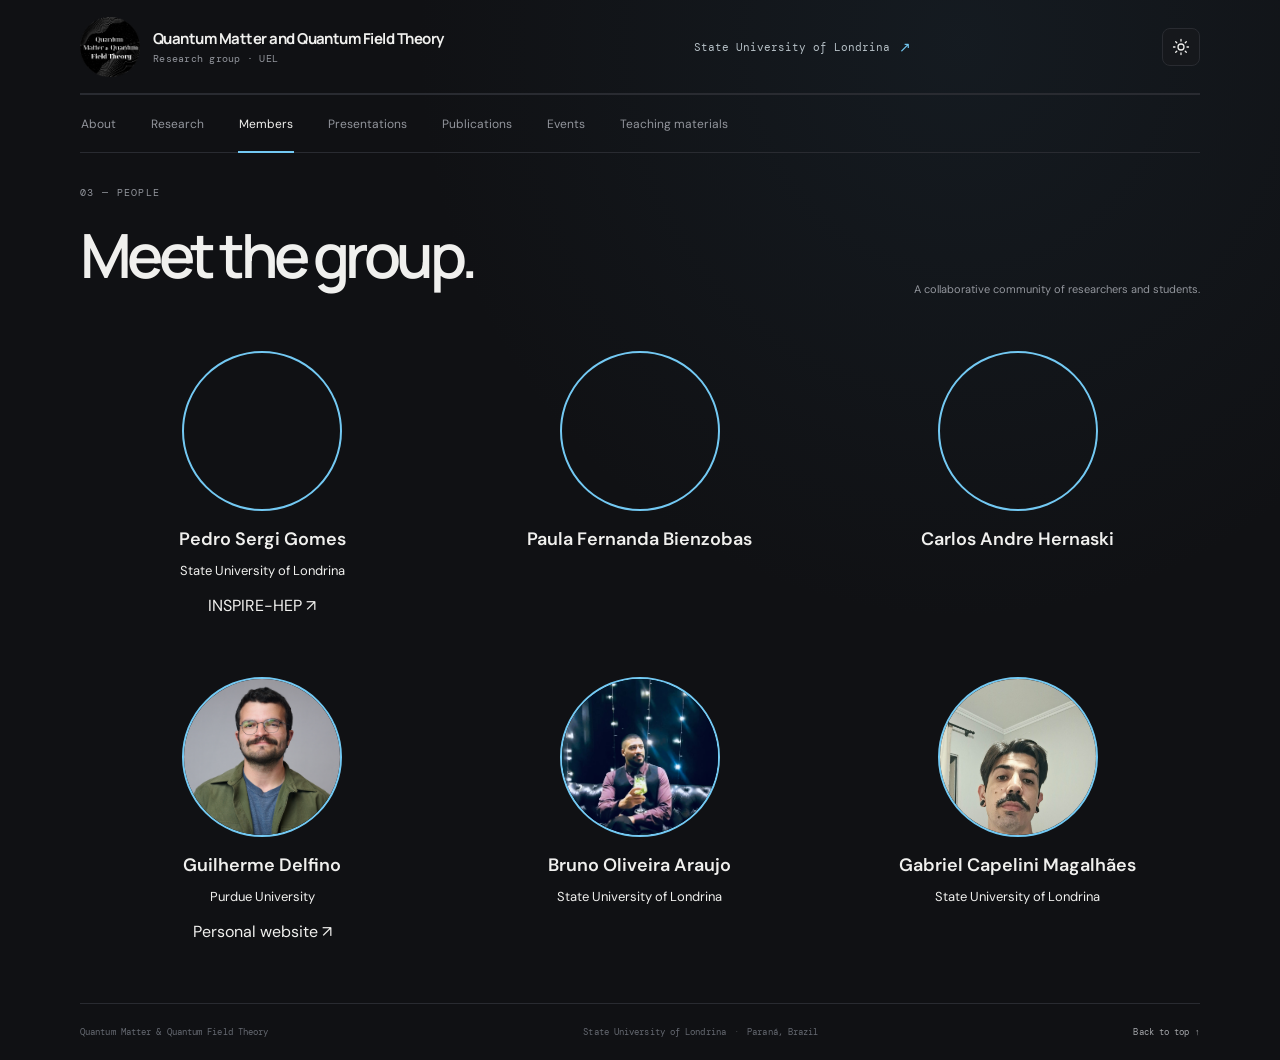
==== members.html @ b9148e20 "Update members.html" ====
<!doctype html>
<html lang="en">
  <head>
    <meta charset="utf-8">
    <meta name="viewport" content="width=device-width, initial-scale=1">
    <meta name="theme-color" content="#101114">
    <meta name="description" content="Members of the Quantum Matter and Quantum Field Theory group at State University of Londrina.">
    <title>Members — Quantum Matter Group</title>
    <script src="theme.js"></script>
    <link rel="stylesheet" href="styles.css">
  </head>
  <body>
    <div class="page-shell" id="top">
      <header class="site-header">
        <a class="brand" href="index.html#home" aria-label="Quantum Matter Group home">
          <img class="logo-placeholder" src="logo.png" alt="" aria-hidden="true">
          <span class="brand-copy"><span class="brand-name">Quantum Matter and Quantum Field Theory</span><span class="brand-subtitle">Research group · UEL</span></span>
        </a>
        <a class="university-link" href="https://www.uel.br/">State University of Londrina <span aria-hidden="true">↗</span></a>
        <button class="theme-toggle" type="button" aria-label="Switch to light mode" title="Switch to light mode">
          <svg data-theme-icon="sun" viewBox="0 0 24 24" aria-hidden="true"><circle cx="12" cy="12" r="4"></circle><path d="M12 2v2m0 16v2M4.93 4.93l1.42 1.42m11.3 11.3 1.42 1.42M2 12h2m16 0h2M4.93 19.07l1.42-1.42m11.3-11.3 1.42-1.42"></path></svg>
          <svg data-theme-icon="moon" viewBox="0 0 24 24" aria-hidden="true"><path d="M20.2 15.4A8.5 8.5 0 0 1 8.6 3.8 8.5 8.5 0 1 0 20.2 15.4Z"></path></svg>
        </button>
      </header>
      <main>
        <nav class="section-nav" aria-label="Group information">
          <div class="tab-list" aria-label="Explore the group">
            <a class="tab-button" href="index.html">About</a>
            <a class="tab-button" href="research.html">Research</a>
            <a class="tab-button is-active" href="members.html" aria-current="page">Members</a>
            <a class="tab-button" href="presentations.html">Presentations</a>
            <a class="tab-button" href="publications.html">Publications</a>
            <a class="tab-button" href="events.html">Events</a>
            <a class="tab-button" href="teaching-materials.html">Teaching materials</a>
          </div>
        </nav>
        <section class="content-panel">
          <div class="section-heading">
            <div><p class="eyebrow">03 — People</p><h1>Meet the group.</h1></div>
            <p class="heading-aside">A collaborative community of researchers and students.</p>
          </div>
          
<div class="topic-grid">

 

<!-- Pedro Sergi Gomes -->
<article class="member-card">

  <div class="member-photo member-placeholder"></div>

  <h3>Pedro Sergi Gomes</h3>

  <p>State University of Londrina</p>

  <a class="member-link"
     href="https://inspirehep.net/authors/1042522?ui-citation-summary=true"
     target="_blank"
     rel="noopener noreferrer">
    INSPIRE-HEP ↗
  </a>

</article>

  

<!-- Paula Fernanda Bienzobas -->
<article class="member-card">

  <div class="member-photo member-placeholder"></div>

  <h3>Paula Fernanda Bienzobas</h3>

</article>


<!-- Carlos Andre Hernaski -->
<article class="member-card">

  <div class="member-photo member-placeholder"></div>

  <h3>Carlos Andre Hernaski</h3>

</article>

<!-- Guilherme Delfino -->
<article class="member-card">

  <img class="member-photo"
       src="images/members/guilherme-delfino.jpg"
       alt="Guilherme Delfino">

  <h3>Guilherme Delfino</h3>

  <p>Purdue University</p>

  <a class="member-link"
     href="https://gui-delfino.github.io/"
     target="_blank"
     rel="noopener noreferrer">
    Personal website ↗
  </a>

</article>


   <!-- Bruno Oliveira Araujo -->
  <article class="member-card">

    <img class="member-photo"
         src="images/members/bruno-oliveira-araujo.jpeg"
         alt="Bruno Oliveira de Araújo">

    <h3>Bruno Oliveira Araujo</h3>

    <p>State University of Londrina</p>

  </article>


<!-- Gabriel Capelini Magalhães -->
<article class="member-card">

  <img class="member-photo"
       src="images/members/gabriel-capelini-magalhaes.jpeg"
       alt="Gabriel Capelini Magalhães">

  <h3>Gabriel Capelini Magalhães</h3>

  <p>State University of Londrina</p>

</article>

</div>
        </section>
      </main>
      <footer class="site-footer"><span>Quantum Matter &amp; Quantum Field Theory</span><span>State University of Londrina <span class="footer-divider">·</span> Paraná, Brazil</span><a href="#top">Back to top ↑</a></footer>
    </div>
  </body>
</html>
---- styles.css ----
@import url("https://fonts.googleapis.com/css2?family=DM+Mono:wght@400;500&family=DM+Sans:wght@400;500;600;700&family=Manrope:wght@400;500;600;700;800&display=swap");

:root {
  color-scheme: dark;
  --background: #101114;
  --surface: #16181c;
  --surface-raised: #1b1d22;
  --text: #f0f0ee;
  --muted: #92959c;
  --subtle: #656971;
  --line: #292b31;
  --accent: #73c9f3;
  --accent-rgb: 115 201 243;
  --ambient-glow: rgb(37 61 78 / 22%);
  --logo-border: #344957;
  --logo-background: #18232b;
  --link-muted: #b6c0c6;
  --hero-muted: #a4b0b8;
  --hero-border: #293a46;
  --hero-glow: rgb(115 201 243 / 9%);
  --hero-start: #1a232a;
  --hero-end: #121417;
  --grid-line: rgb(255 255 255 / 5%);
  --particle-outline: #101114;
  --visual-caption: #788995;
  --lead-color: #b6c0c6;
  --note-decoration: #56636b;
  --topic-start: #181a1e;
  --topic-end: #141619;
  --card-arrow: #74828a;
  --empty-border: #34363b;
  --empty-background: rgb(22 24 28 / 55%);
  --footer-divider: #4c4e53;
  --footer-link: #a5a7ab;
  --font-body: "DM Sans", sans-serif;
  --font-display: "Manrope", sans-serif;
  --font-mono: "DM Mono", monospace;
}

:root[data-theme="light"] {
  color-scheme: light;
  --background: #f2f6f9;
  --surface: #ffffff;
  --surface-raised: #e7eef3;
  --text: #202a32;
  --muted: #52616c;
  --subtle: #71808a;
  --line: #d2dce3;
  --accent: #176b98;
  --accent-rgb: 23 107 152;
  --ambient-glow: rgb(59 112 145 / 11%);
  --logo-border: #c5d6e0;
  --logo-background: #e7eef3;
  --link-muted: #4b5a65;
  --hero-muted: #52616c;
  --hero-border: #d2dce3;
  --hero-glow: rgb(23 107 152 / 9%);
  --hero-start: #e6eef4;
  --hero-end: #f7f9fb;
  --grid-line: rgb(32 42 50 / 7%);
  --particle-outline: #f2f6f9;
  --visual-caption: #607786;
  --lead-color: #404f59;
  --note-decoration: #a2b5c2;
  --topic-start: #ffffff;
  --topic-end: #edf3f7;
  --card-arrow: #637783;
  --empty-border: #c2d0da;
  --empty-background: rgb(255 255 255 / 72%);
  --footer-divider: #a0b0bb;
  --footer-link: #52616c;
}

* {
  box-sizing: border-box;
}

html {
  scroll-behavior: smooth;
}

body {
  min-width: 320px;
  margin: 0;
  background:
    radial-gradient(ellipse at 75% 4%, var(--ambient-glow), transparent 34rem),
    var(--background);
  color: var(--text);
  font-family: var(--font-body);
  -webkit-font-smoothing: antialiased;
}

a {
  color: inherit;
  text-decoration: none;
}

button {
  font: inherit;
}

.page-shell {
  width: min(1120px, calc(100% - 96px));
  margin: 0 auto;
}

.site-header {
  height: 94px;
  display: flex;
  align-items: center;
  justify-content: space-between;
  border-bottom: 1px solid var(--line);
}

.brand {
  display: inline-flex;
  align-items: center;
  gap: 13px;
}

.logo-placeholder {
  width: 60px;
  height: 60px;
  display: block;
  flex: 0 0 auto;
  object-fit: contain;
}

.logo-orbit {
  position: absolute;
  width: 27px;
  height: 12px;
  border: 1px solid var(--accent);
  border-radius: 50%;
}

.orbit-one {
  transform: rotate(45deg);
}

.orbit-two {
  transform: rotate(-45deg);
  opacity: 0.62;
}

.logo-core {
  width: 5px;
  height: 5px;
  border-radius: 50%;
  background: var(--accent);
  box-shadow: 0 0 12px var(--accent);
}

.brand-copy {
  display: grid;
  gap: 3px;
}

.brand-name {
  font-family: var(--font-display);
  font-size: 15px;
  font-weight: 700;
  letter-spacing: -0.035em;
}

.brand-subtitle,
.university-link,
.eyebrow,
.nav-index,
.card-number,
.edit-hint,
.site-footer {
  font-family: var(--font-mono);
}

.brand-subtitle {
  color: var(--muted);
  font-size: 10px;
  letter-spacing: 0.025em;
}

.university-link {
  display: inline-flex;
  align-items: center;
  gap: 9px;
  color: var(--link-muted);
  font-size: 11px;
  transition: color 160ms ease;
}

.university-link span {
  color: var(--accent);
  font-size: 14px;
}

.theme-toggle {
  width: 38px;
  height: 38px;
  display: grid;
  flex: 0 0 auto;
  place-items: center;
  padding: 0;
  border: 1px solid var(--line);
  border-radius: 8px;
  background: var(--surface);
  color: var(--text);
  cursor: pointer;
  transition: background-color 160ms ease, color 160ms ease, border-color 160ms ease;
}

.theme-toggle:hover {
  border-color: var(--accent);
  color: var(--accent);
}

.theme-toggle svg {
  width: 18px;
  height: 18px;
  display: none;
  fill: none;
  stroke: currentColor;
  stroke-linecap: round;
  stroke-linejoin: round;
  stroke-width: 1.7;
}

.theme-toggle svg.is-visible {
  display: block;
}

.theme-toggle:focus-visible {
  outline: 2px solid var(--accent);
  outline-offset: 3px;
}

.university-link:hover,
.text-link:hover,
.about-note a:hover,
.site-footer a:hover {
  color: var(--accent);
}

.hero {
  min-height: 390px;
  display: grid;
  grid-template-columns: 1fr 0.8fr;
  align-items: center;
  gap: 40px;
  padding: 48px 0 52px;
}

.hero-copy {
  position: relative;
  z-index: 1;
}

.eyebrow {
  margin: 0;
  color: var(--muted);
  font-size: 10px;
  letter-spacing: 0.13em;
  text-transform: uppercase;
}

.hero .eyebrow {
  display: flex;
  align-items: center;
  gap: 9px;
}

.status-dot {
  width: 6px;
  height: 6px;
  border-radius: 50%;
  background: var(--accent);
  box-shadow: 0 0 10px rgb(var(--accent-rgb) / 65%);
}

h1,
h2,
h3,
p {
  margin-top: 0;
}

h1 {
  margin: 24px 0 15px;
  font-family: var(--font-display);
  font-size: clamp(42px, 5vw, 61px);
  font-weight: 600;
  letter-spacing: -0.075em;
  line-height: 1.04;
}

h1 span {
  color: var(--accent);
}

.hero-description {
  max-width: 465px;
  margin-bottom: 23px;
  color: var(--hero-muted);
  font-size: 14px;
  line-height: 1.75;
}

.text-link {
  display: inline-flex;
  align-items: center;
  gap: 9px;
  color: var(--text);
  font-size: 12px;
  font-weight: 600;
  transition: color 160ms ease;
}

.text-link span {
  color: var(--accent);
}

.hero-visual {
  position: relative;
  height: 330px;
}

.lattice-canvas {
  position: absolute;
  inset: 0;
  width: 100%;
  height: 100%;
  display: block;
}

.section-nav {
  min-height: 57px;
  display: flex;
  align-items: center;
  justify-content: space-between;
  border-top: 1px solid var(--line);
  border-bottom: 1px solid var(--line);
}

.tab-list {
  height: 57px;
  display: flex;
  align-items: stretch;
  gap: 33px;
}

.tab-button {
  position: relative;
  display: flex;
  align-items: center;
  padding: 0 1px;
  border: 0;
  background: transparent;
  color: var(--muted);
  cursor: pointer;
  font-size: 12px;
  transition: color 160ms ease;
}

.tab-button::after {
  position: absolute;
  right: 0;
  bottom: -1px;
  left: 0;
  height: 2px;
  background: var(--accent);
  content: "";
  opacity: 0;
  transform: scaleX(0.55);
  transition: opacity 160ms ease, transform 160ms ease;
}

.tab-button:hover,
.tab-button.is-active {
  color: var(--text);
}

.tab-button.is-active::after {
  opacity: 1;
  transform: scaleX(1);
}

.tab-button:focus-visible,
a:focus-visible {
  outline: 2px solid var(--accent);
  outline-offset: 4px;
}

.nav-index {
  color: var(--subtle);
  font-size: 10px;
}

.nav-index span {
  color: var(--accent);
}

.content-panel {
  min-height: 277px;
  padding: 33px 0 37px;
  animation: panel-in 220ms ease both;
}

.content-panel[hidden] {
  display: none;
}

.about-panel {
  min-height: 0;
  padding-top: 52px;
}

.about-panel h1 {
  margin: 0;
  font-size: 44px;
  line-height: 1.12;
}

@keyframes panel-in {
  from {
    opacity: 0;
    transform: translateY(5px);
  }

  to {
    opacity: 1;
    transform: translateY(0);
  }
}

.section-heading {
  display: flex;
  align-items: flex-end;
  justify-content: space-between;
  gap: 24px;
  margin-bottom: 26px;
}

.section-heading .eyebrow {
  margin-bottom: 9px;
}

h2 {
  margin-bottom: 0;
  font-family: var(--font-display);
  font-size: clamp(22px, 3vw, 29px);
  font-weight: 600;
  letter-spacing: -0.055em;
}

.heading-aside {
  max-width: 300px;
  margin: 0 0 3px;
  color: var(--muted);
  font-size: 11px;
  line-height: 1.6;
}

.about-grid {
  display: grid;
  grid-template-columns: 1.35fr 0.65fr;
  gap: 70px;
  align-items: start;
}

.about-lead {
  max-width: 640px;
  margin: 0;
  color: var(--lead-color);
  font-size: 15px;
  line-height: 1.85;
}

.about-lead strong {
  color: var(--text);
  font-weight: 500;
}

.about-note {
  display: flex;
  gap: 12px;
  padding: 13px 15px;
  border: 1px solid var(--line);
  border-radius: 10px;
  background: var(--surface);
}

.note-mark {
  color: var(--accent);
  font-size: 15px;
}

.about-note p {
  margin: 0;
  color: var(--muted);
  font-size: 11px;
  line-height: 1.65;
}

.about-note a {
  color: var(--text);
  text-decoration: underline;
  text-decoration-color: var(--note-decoration);
  text-underline-offset: 3px;
}

.research-heading {
  margin-top: 38px;
}

.topic-grid {
  display: grid;
  grid-template-columns: repeat(3, 1fr);
  gap: 13px;
}

.topic-card {
  position: relative;
  min-height: 134px;
  padding: 17px 18px;
  border: 1px solid var(--line);
  border-radius: 10px;
  background: linear-gradient(145deg, var(--topic-start), var(--topic-end));
}

.card-number {
  color: var(--accent);
  font-size: 9px;
}

.topic-card h3 {
  margin: 15px 0 6px;
  font-family: var(--font-display);
  font-size: 14px;
  font-weight: 600;
  letter-spacing: -0.025em;
}

.topic-card p {
  max-width: 260px;
  margin: 0;
  color: var(--muted);
  font-size: 11px;
  line-height: 1.6;
}

.card-arrow {
  position: absolute;
  top: 15px;
  right: 17px;
  color: var(--card-arrow);
  font-size: 13px;
}

.empty-state {
  min-height: 116px;
  display: flex;
  align-items: center;
  gap: 18px;
  padding: 20px;
  border: 1px dashed var(--empty-border);
  border-radius: 10px;
  background: var(--empty-background);
}

.empty-icon {
  width: 38px;
  height: 38px;
  display: grid;
  flex: 0 0 auto;
  place-items: center;
  border: 1px solid var(--logo-border);
  border-radius: 10px;
  color: var(--accent);
  font-size: 19px;
}

.empty-state h3 {
  margin: 0 0 5px;
  font-family: var(--font-display);
  font-size: 14px;
  font-weight: 600;
}

.empty-state p {
  margin: 0;
  color: var(--muted);
  font-size: 11px;
}

.edit-hint {
  margin-left: auto;
  color: var(--subtle);
  font-size: 9px;
  letter-spacing: 0.035em;
}

.publication-entry {
  padding: 22px 0 4px;
  border-top: 1px solid var(--line);
}

.publication-header {
  display: flex;
  align-items: flex-start;
  justify-content: space-between;
  gap: 24px;
}

.publication-type,
.publication-date,
.publication-categories {
  margin: 0;
  color: var(--muted);
  font-size: 11px;
  line-height: 1.7;
}

.publication-type {
  margin-bottom: 8px;
  color: var(--accent);
}

.publication-header h2 {
  max-width: 780px;
  font-size: 23px;
  line-height: 1.35;
}

.publication-links {
  display: flex;
  flex: 0 0 auto;
  gap: 14px;
  padding-top: 5px;
  font-size: 11px;
}

.publication-links a {
  color: var(--text);
  text-underline-offset: 3px;
}

.publication-authors {
  margin: 13px 0 3px;
  color: var(--text);
  font-size: 13px;
}

.publication-categories {
  margin-top: 2px;
}

.publication-abstract {
  max-width: 880px;
  margin-top: 22px;
}

.publication-abstract h3 {
  margin: 0 0 7px;
  font-family: var(--font-display);
  font-size: 13px;
  font-weight: 600;
}

.publication-abstract p {
  margin: 0;
  color: var(--lead-color);
  font-size: 12px;
  line-height: 1.8;
}

.site-footer {
  min-height: 57px;
  display: flex;
  align-items: center;
  justify-content: space-between;
  gap: 20px;
  border-top: 1px solid var(--line);
  color: var(--subtle);
  font-size: 9px;
  letter-spacing: 0.01em;
}

.footer-divider {
  padding: 0 3px;
  color: var(--footer-divider);
}

.site-footer a {
  color: var(--footer-link);
  transition: color 160ms ease;
}

@media (max-width: 760px) {
  .page-shell {
    width: min(100% - 40px, 600px);
  }

  .site-header {
    height: 78px;
  }

  .university-link {
    font-size: 0;
  }

  .university-link span {
    font-size: 16px;
  }

  .hero {
    min-height: 0;
    grid-template-columns: 1fr;
    gap: 26px;
    padding: 42px 0 32px;
  }

  h1 {
    font-size: clamp(43px, 10vw, 58px);
  }

  .hero-visual {
    height: 250px;
  }

  .tab-list {
    width: 100%;
    height: auto;
    flex-wrap: wrap;
    gap: 0 18px;
    overflow: visible;
  }

  .tab-button {
    flex: 0 0 auto;
    min-height: 44px;
    margin-right: 0;
    font-size: 11px;
  }

  .nav-index {
    display: none;
  }

  .content-panel {
    min-height: 0;
    padding: 28px 0 31px;
  }

  .about-panel {
    padding-top: 34px;
  }

  .about-panel h1 {
    font-size: 36px;
  }

  .section-heading {
    display: block;
    margin-bottom: 20px;
  }

  .heading-aside {
    margin-top: 9px;
  }

  .about-grid {
    grid-template-columns: 1fr;
    gap: 20px;
  }

  .research-heading {
    margin-top: 30px;
  }

  .topic-grid {
    grid-template-columns: 1fr;
    gap: 9px;
  }

  .topic-card {
    min-height: 120px;
  }

  .empty-state {
    align-items: flex-start;
    flex-wrap: wrap;
    gap: 13px;
  }

  .empty-state > div {
    flex: 1;
    min-width: 170px;
  }

  .edit-hint {
    width: 100%;
    margin-left: 51px;
  }

  .site-footer {
    min-height: 75px;
    flex-wrap: wrap;
    justify-content: flex-start;
    gap: 5px 16px;
    padding: 14px 0;
    line-height: 1.6;
  }

  .site-footer a {
    margin-left: auto;
  }
}

@media (prefers-reduced-motion: reduce) {
  *,
  *::before,
  *::after {
    scroll-behavior: auto !important;
    animation-duration: 0.01ms !important;
    animation-iteration-count: 1 !important;
    transition-duration: 0.01ms !important;
  }
}

/* ========================================
   MEMBERS
   ======================================== */


.member-card {
  text-align: center;
  padding: 24px;
  background: transparent;
  border: none;
  min-height: auto;
  box-shadow: none;
}


.member-photo {
  display: block;
  width: 160px;
  height: 160px;
  max-width: 100%;
  object-fit: cover;
  object-position: center 20%;
  border-radius: 50%;
  border: 2px solid var(--accent);
  margin: 0 auto 16px;
}

.member-card h3 {
  font-size: 18px;
  margin: 10px 0;
  font-weight: 600;
}

.member-card p {
  max-width: none;
  font-size: 13px;
  line-height: 1.6;
}
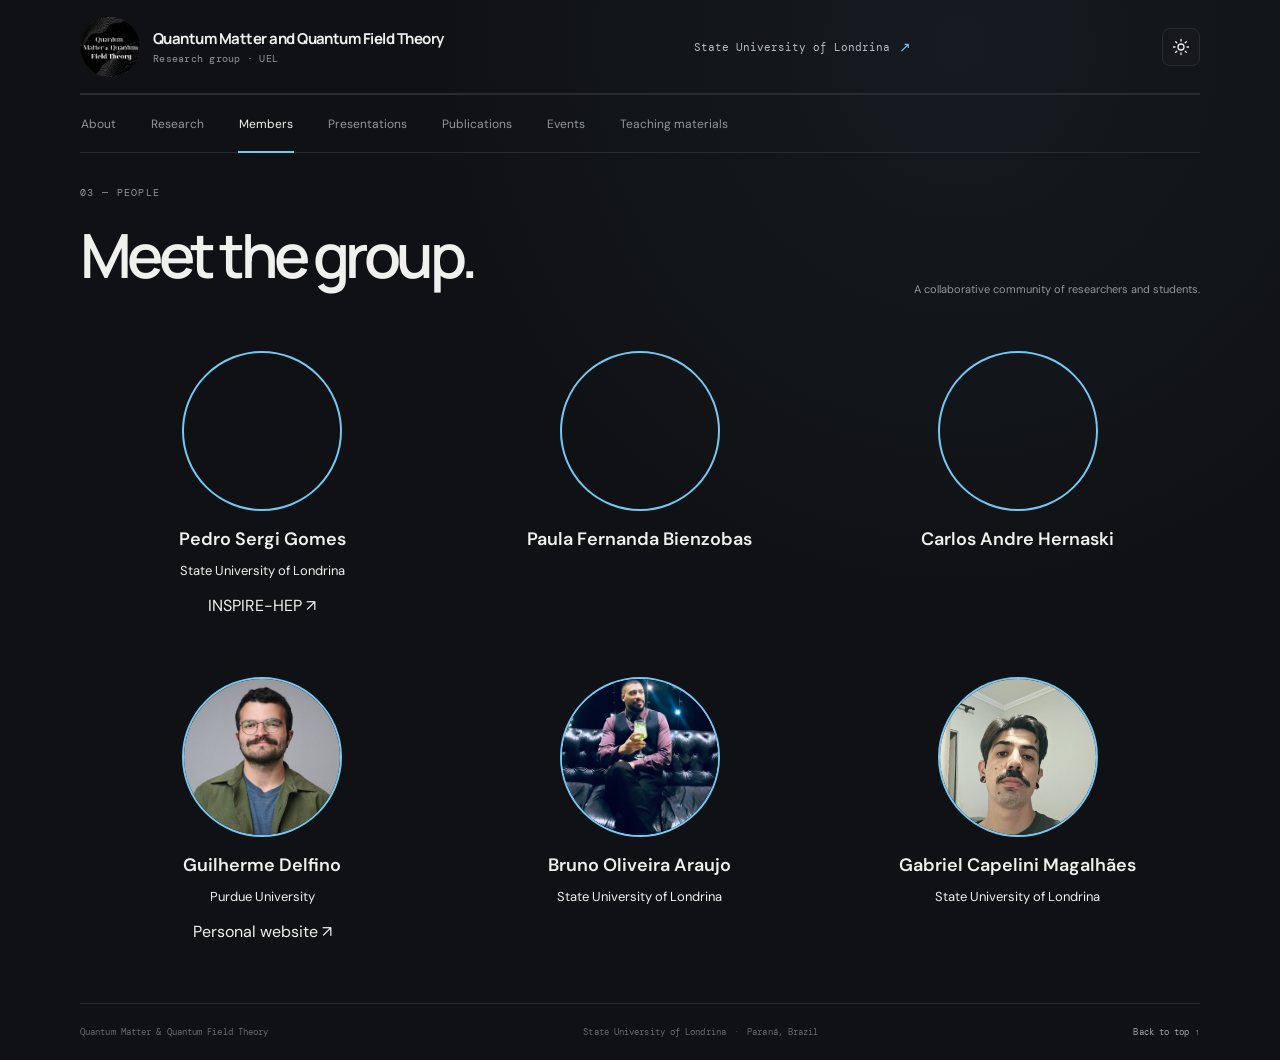
==== commit 7a625ab5: "Update members.html" ====
--- a/members.html
+++ b/members.html
@@ -109,7 +109,8 @@
 
     <img class="member-photo"
          src="images/members/bruno-oliveira-araujo.jpeg"
-         alt="Bruno Oliveira de Araújo">
+         alt="Bruno Oliveira de Araújo"
+         style="object-position: center 65%;">
 
     <h3>Bruno Oliveira Araujo</h3>
 
@@ -123,7 +124,8 @@
 
   <img class="member-photo"
        src="images/members/gabriel-capelini-magalhaes.jpeg"
-       alt="Gabriel Capelini Magalhães">
+       alt="Gabriel Capelini Magalhães"
+       style="object-position: center 65%;">
 
   <h3>Gabriel Capelini Magalhães</h3>
 
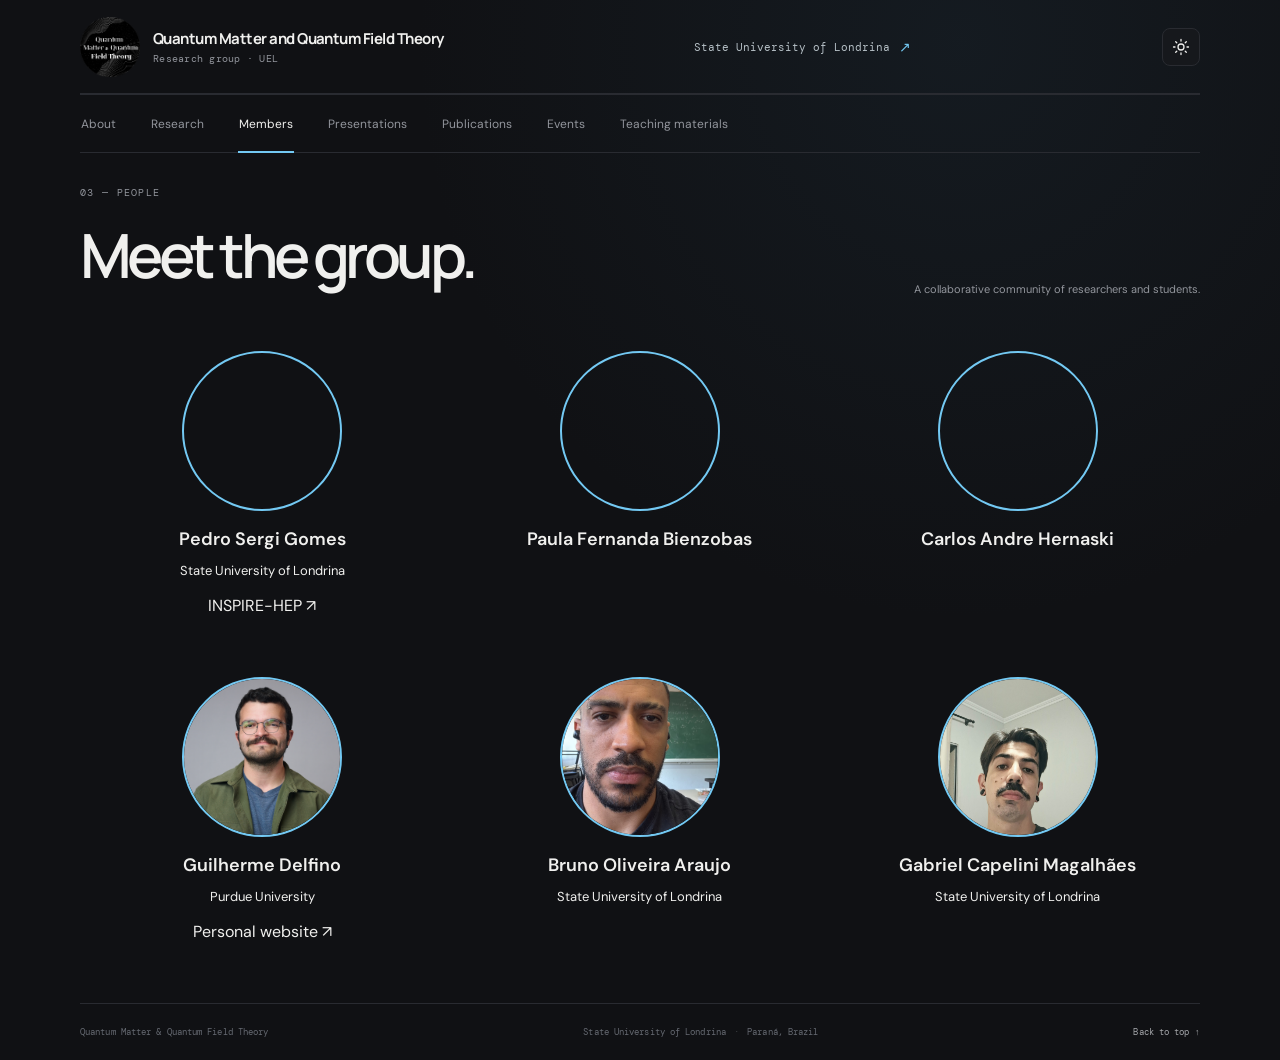
==== commit c6e1e68d: "Update members.html" ====
--- a/members.html
+++ b/members.html
@@ -125,7 +125,7 @@
   <img class="member-photo"
        src="images/members/gabriel-capelini-magalhaes.jpeg"
        alt="Gabriel Capelini Magalhães"
-       style="object-position: center 65%;">
+       style="object-position: center 40%;">
 
   <h3>Gabriel Capelini Magalhães</h3>
 
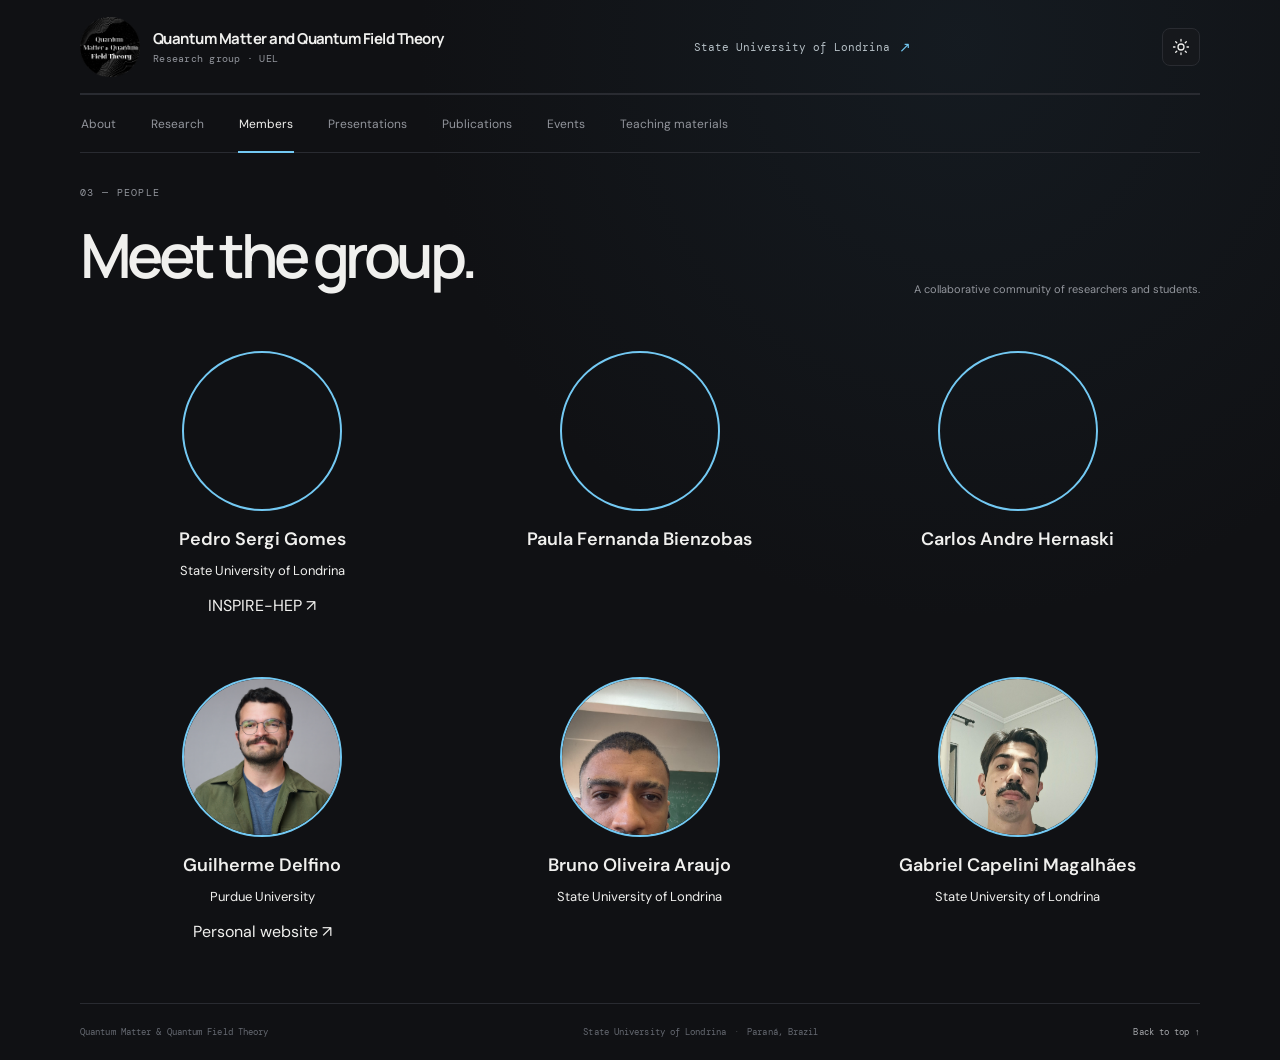
==== commit 2a7d20a1: "Adjust image object position for member photo" ====
--- a/members.html
+++ b/members.html
@@ -110,7 +110,7 @@
     <img class="member-photo"
          src="images/members/bruno-oliveira-araujo.jpeg"
          alt="Bruno Oliveira de Araújo"
-         style="object-position: center 65%;">
+         style="object-position: center 0%;">
 
     <h3>Bruno Oliveira Araujo</h3>
 
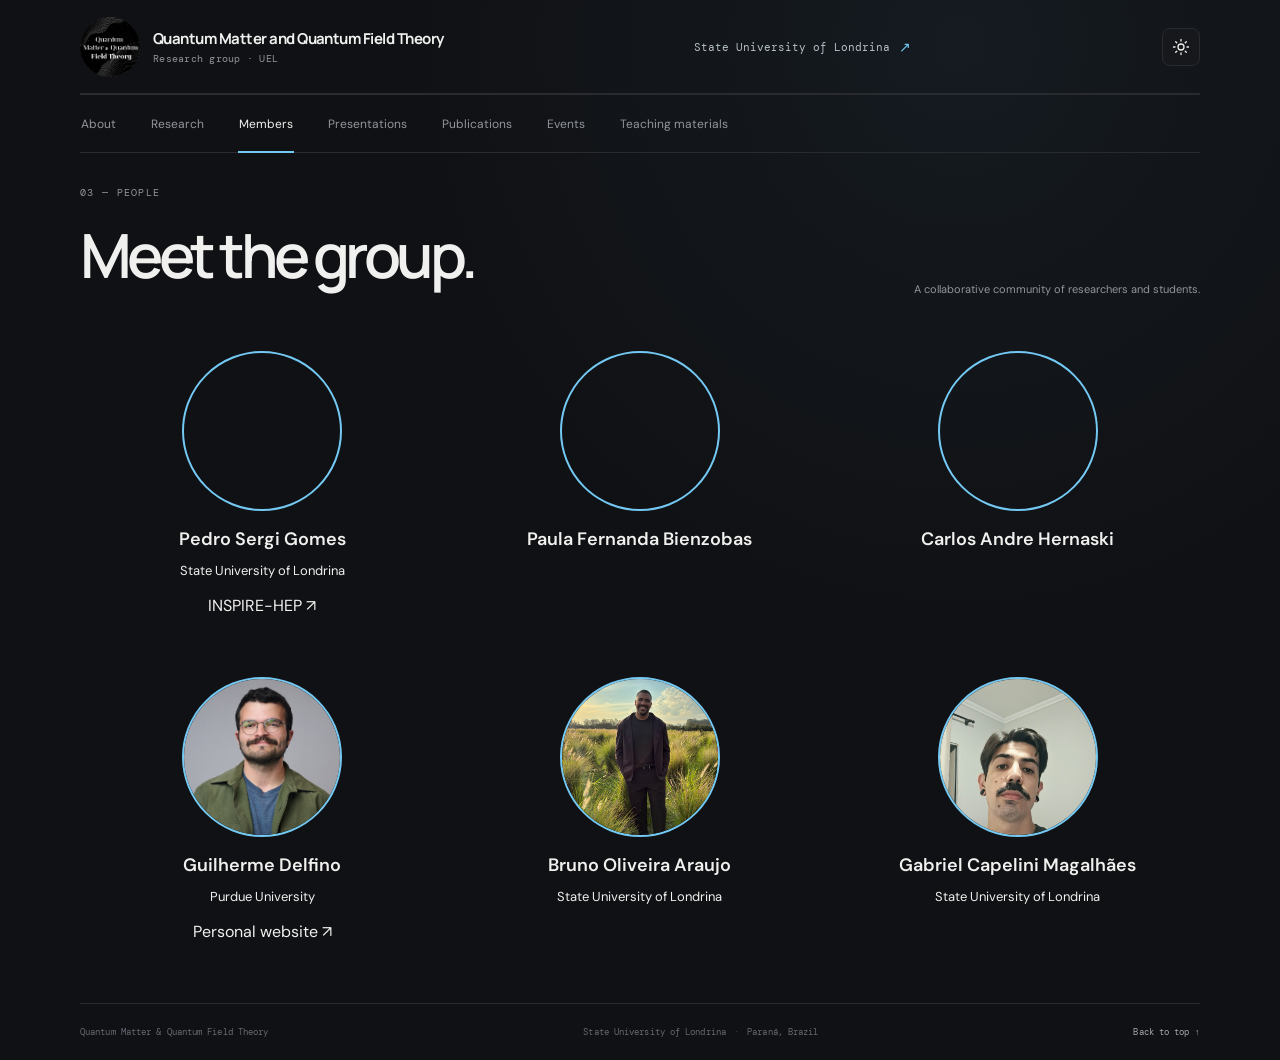
==== commit ced5ccec: "Update Bruno profile photo and positioning" ====
--- a/members.html
+++ b/members.html
@@ -107,10 +107,12 @@
    <!-- Bruno Oliveira Araujo -->
   <article class="member-card">
 
-    <img class="member-photo"
-         src="images/members/bruno-oliveira-araujo.jpeg"
-         alt="Bruno Oliveira de Araújo"
-         style="object-position: center 0%;">
+   
+<img class="member-photo"
+     src="images/members/bruno-oliveira-araujo.jpeg"
+     alt="Bruno Oliveira Araujo"
+     style="object-fit: cover; object-position: center 35%;">
+
 
     <h3>Bruno Oliveira Araujo</h3>
 
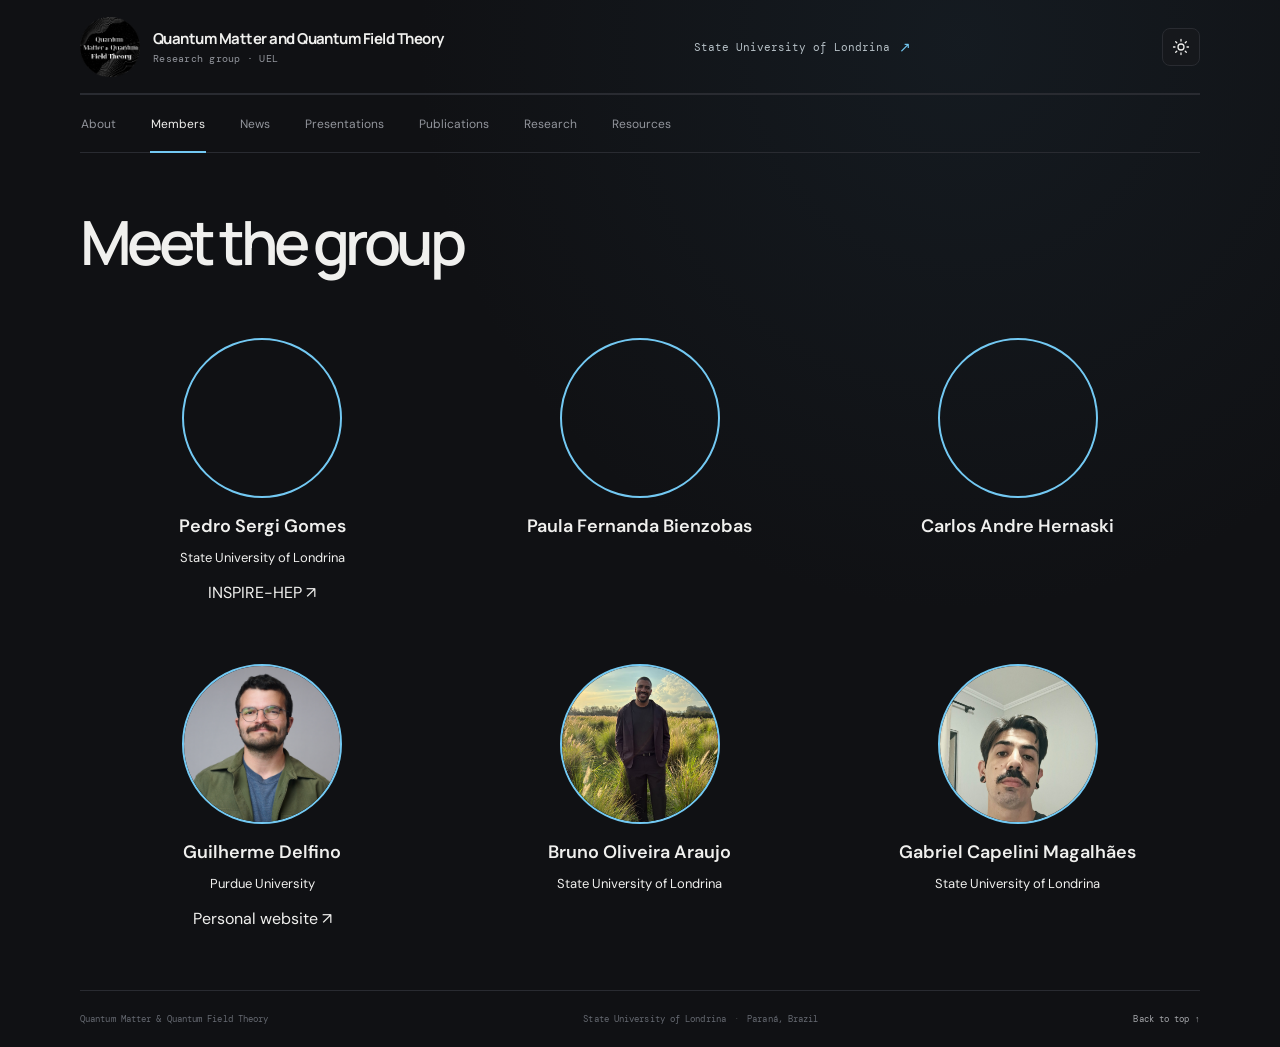
==== commit e11bd74f: "Merge pull request #6 from Quantum-Matter-and-Quantum-Field-Theory/feature/members Update research g" ====
--- a/members.html
+++ b/members.html
@@ -26,18 +26,17 @@
         <nav class="section-nav" aria-label="Group information">
           <div class="tab-list" aria-label="Explore the group">
             <a class="tab-button" href="index.html">About</a>
-            <a class="tab-button" href="research.html">Research</a>
             <a class="tab-button is-active" href="members.html" aria-current="page">Members</a>
+            <a class="tab-button" href="news.html">News</a>
             <a class="tab-button" href="presentations.html">Presentations</a>
             <a class="tab-button" href="publications.html">Publications</a>
-            <a class="tab-button" href="events.html">Events</a>
-            <a class="tab-button" href="teaching-materials.html">Teaching materials</a>
+            <a class="tab-button" href="research.html">Research</a>
+            <a class="tab-button" href="resources.html">Resources</a>
           </div>
         </nav>
         <section class="content-panel">
           <div class="section-heading">
-            <div><p class="eyebrow">03 — People</p><h1>Meet the group.</h1></div>
-            <p class="heading-aside">A collaborative community of researchers and students.</p>
+            <div><h1>Meet the group</h1></div>
           </div>
           
 <div class="topic-grid">
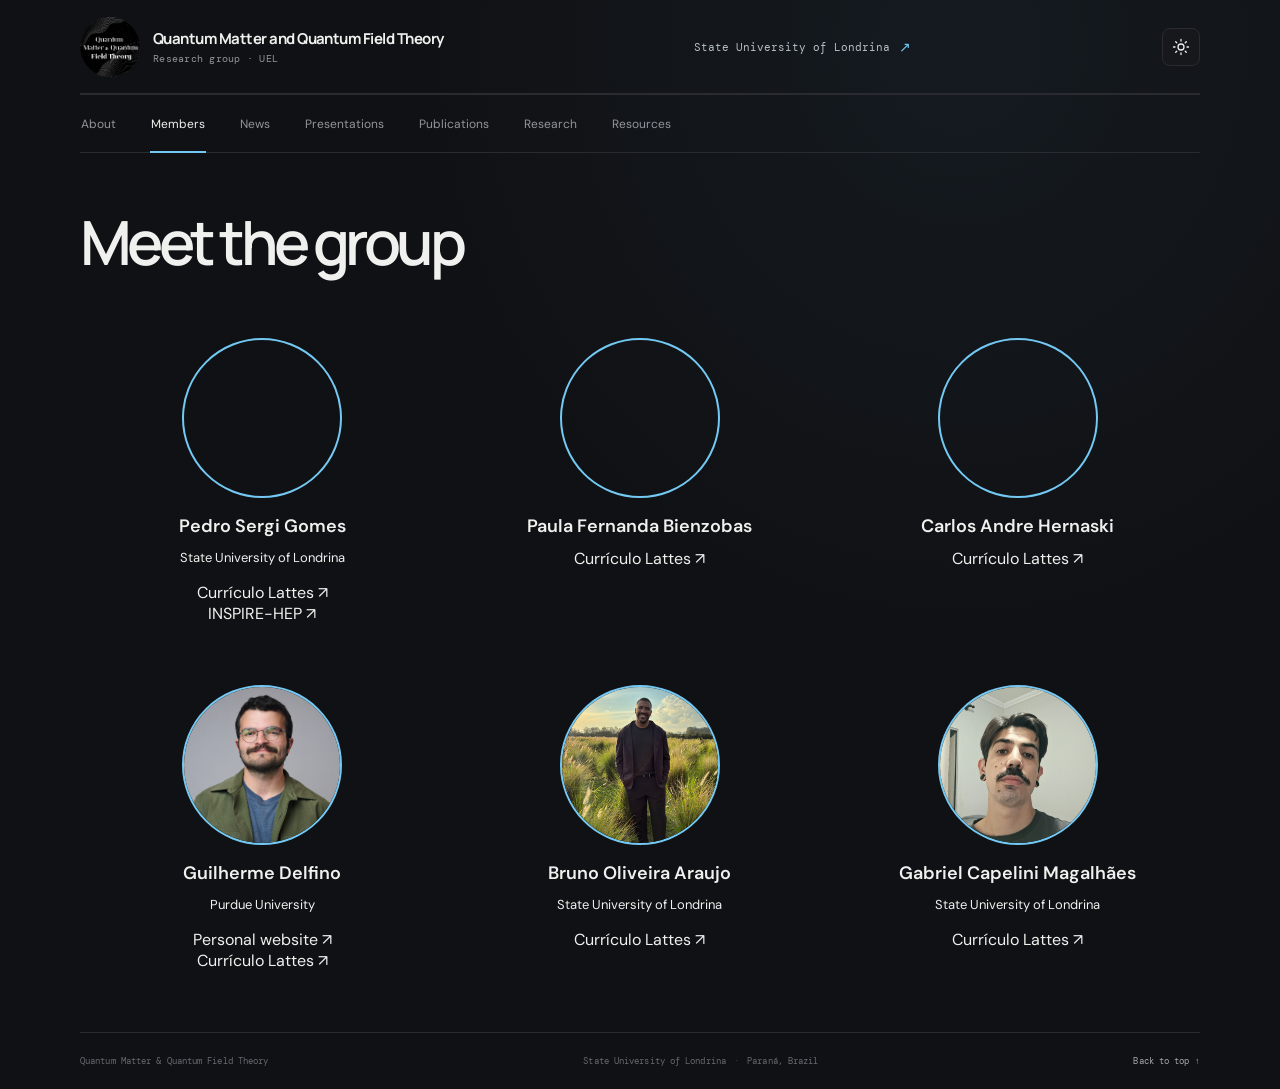
==== commit dfa49c52: "Add Purdue University to collaboration details and include Lattes curriculum links for members" ====
--- a/members.html
+++ b/members.html
@@ -53,6 +53,13 @@
   <p>State University of Londrina</p>
 
   <a class="member-link"
+     href="https://busca-cv-lattes.cnpq.br/curriculo/4781821120240826"
+     target="_blank"
+     rel="noopener noreferrer">
+    Currículo Lattes ↗
+  </a>
+
+  <a class="member-link"
      href="https://inspirehep.net/authors/1042522?ui-citation-summary=true"
      target="_blank"
      rel="noopener noreferrer">
@@ -70,6 +77,13 @@
 
   <h3>Paula Fernanda Bienzobas</h3>
 
+  <a class="member-link"
+     href="https://busca-cv-lattes.cnpq.br/curriculo/9331515260533408"
+     target="_blank"
+     rel="noopener noreferrer">
+    Currículo Lattes ↗
+  </a>
+
 </article>
 
 
@@ -79,6 +93,13 @@
   <div class="member-photo member-placeholder"></div>
 
   <h3>Carlos Andre Hernaski</h3>
+
+  <a class="member-link"
+     href="https://busca-cv-lattes.cnpq.br/curriculo/0399056682971597"
+     target="_blank"
+     rel="noopener noreferrer">
+    Currículo Lattes ↗
+  </a>
 
 </article>
 
@@ -100,6 +121,13 @@
     Personal website ↗
   </a>
 
+  <a class="member-link"
+     href="https://busca-cv-lattes.cnpq.br/curriculo/9913463628221765"
+     target="_blank"
+     rel="noopener noreferrer">
+    Currículo Lattes ↗
+  </a>
+
 </article>
 
 
@@ -117,6 +145,13 @@
 
     <p>State University of Londrina</p>
 
+    <a class="member-link"
+       href="https://busca-cv-lattes.cnpq.br/curriculo/5521480116015328"
+       target="_blank"
+       rel="noopener noreferrer">
+      Currículo Lattes ↗
+    </a>
+
   </article>
 
 
@@ -126,11 +161,18 @@
   <img class="member-photo"
        src="images/members/gabriel-capelini-magalhaes.jpeg"
        alt="Gabriel Capelini Magalhães"
-       style="object-position: center 40%;">
+      style="object-position: center 85%;">
 
   <h3>Gabriel Capelini Magalhães</h3>
 
   <p>State University of Londrina</p>
+
+  <a class="member-link"
+     href="https://busca-cv-lattes.cnpq.br/curriculo/7738026880534508"
+     target="_blank"
+     rel="noopener noreferrer">
+    Currículo Lattes ↗
+  </a>
 
 </article>
 
--- a/styles.css
+++ b/styles.css
@@ -864,3 +864,352 @@
   font-size: 13px;
   line-height: 1.6;
 }
+
+.member-link {
+  display: block;
+}
+
+/* ========================================
+   NEWS
+   ======================================== */
+
+.news-panel h1 {
+  margin: 0 0 16px;
+  font-size: clamp(32px, 4vw, 44px);
+}
+
+.news-description {
+  max-width: 750px;
+  margin-bottom: 0;
+  color: var(--muted);
+  font-size: 14px;
+  line-height: 1.75;
+}
+
+/* Category filters */
+
+.news-filters {
+  display: flex;
+  flex-wrap: wrap;
+  gap: 9px;
+  margin: 25px 0 30px;
+}
+
+.news-filter {
+  padding: 10px 16px;
+  border: 1px solid var(--line);
+  border-radius: 7px;
+  background: var(--surface);
+  color: var(--muted);
+  font-size: 12px;
+  cursor: pointer;
+  transition: all 160ms ease;
+}
+
+.news-filter:hover {
+  border-color: var(--accent);
+  color: var(--accent);
+}
+
+.news-filter.is-active {
+  border-color: var(--accent);
+  background: rgb(var(--accent-rgb) / 10%);
+  color: var(--accent);
+}
+
+.news-filter:focus-visible {
+  outline: 2px solid var(--accent);
+  outline-offset: 3px;
+}
+
+/* News grid */
+
+.news-grid {
+  display: grid;
+  grid-template-columns: repeat(2, minmax(0, 1fr));
+  gap: 20px;
+}
+
+/* News cards */
+
+.news-card {
+  display: flex;
+  flex-direction: column;
+  overflow: hidden;
+  border: 1px solid var(--line);
+  border-radius: 10px;
+  background: var(--surface);
+  transition: border-color 160ms ease,
+              transform 160ms ease;
+}
+
+.news-card:hover {
+  border-color: var(--accent);
+  transform: translateY(-3px);
+}
+
+.news-image {
+  display: block;
+  width: 100%;
+  aspect-ratio: 16 / 9;
+  object-fit: cover;
+  border-bottom: 1px solid var(--line);
+}
+
+.news-card-content {
+  display: flex;
+  flex: 1;
+  flex-direction: column;
+  align-items: flex-start;
+  padding: 24px;
+}
+
+.news-meta {
+  display: flex;
+  align-items: center;
+  flex-wrap: wrap;
+  gap: 8px 15px;
+  margin-bottom: 18px;
+  color: var(--muted);
+  font-family: var(--font-mono);
+  font-size: 10px;
+}
+
+.news-category {
+  color: var(--accent);
+  text-transform: uppercase;
+  letter-spacing: 0.05em;
+}
+
+.news-card h2 {
+  margin: 0 0 12px;
+  color: var(--text);
+  font-size: 21px;
+  line-height: 1.4;
+  letter-spacing: -0.035em;
+}
+
+.news-card-description {
+  margin: 0 0 16px;
+  color: var(--muted);
+  font-size: 13px;
+  line-height: 1.75;
+}
+
+.news-author {
+  margin: 0 0 15px;
+  color: var(--muted);
+  font-size: 11px;
+  font-style: italic;
+}
+
+.news-link {
+  display: inline-block;
+  margin-top: auto;
+  color: var(--accent);
+  font-size: 12px;
+  font-weight: 600;
+}
+
+.news-link:hover {
+  text-decoration: underline;
+  text-underline-offset: 4px;
+}
+
+/* Empty categories */
+
+.news-empty {
+  grid-column: 1 / -1;
+  padding: 35px;
+  border: 1px dashed var(--line);
+  border-radius: 10px;
+  color: var(--muted);
+  text-align: center;
+  font-size: 13px;
+}
+
+/* Mobile layout */
+
+@media (max-width: 760px) {
+  .news-grid {
+    grid-template-columns: 1fr;
+  }
+
+  .news-card-content {
+    padding: 18px;
+  }
+
+  .news-filters {
+    gap: 7px;
+  }
+
+  .news-filter {
+    padding: 8px 12px;
+    font-size: 11px;
+  }
+}
+
+
+/* News card details */
+
+.news-author {
+  margin: 0 0 8px;
+  color: var(--text);
+  font-size: 13px;
+  font-style: normal;
+}
+
+.news-date,
+.news-subject {
+  display: block;
+  margin: 0 0 5px;
+  color: var(--muted);
+  font-size: 11px;
+}
+
+.news-abstract {
+  margin: 20px 0;
+}
+
+.news-abstract h3 {
+  margin: 0 0 8px;
+  font-family: var(--font-display);
+  font-size: 14px;
+  font-weight: 600;
+}
+
+.news-abstract p {
+  margin: 0;
+  color: var(--lead-color);
+  font-size: 13px;
+  line-height: 1.8;
+  white-space: pre-line;
+}
+
+.news-links {
+  display: flex;
+  flex-wrap: wrap;
+  gap: 18px;
+  margin-top: auto;
+  padding-top: 10px;
+}
+
+
+/* ========================================
+   NEWS — EXPANDABLE ABSTRACT
+   ======================================== */
+
+.news-grid {
+  align-items: start;
+}
+
+.news-abstract {
+  width: 100%;
+  margin: 18px 0;
+}
+
+details.news-abstract {
+  padding: 14px 0;
+  border-top: 1px solid var(--line);
+  border-bottom: 1px solid var(--line);
+}
+
+.news-abstract-toggle {
+  color: var(--accent);
+  font-size: 13px;
+  font-weight: 500;
+  cursor: pointer;
+  user-select: none;
+}
+
+.news-abstract-toggle:hover {
+  text-decoration: underline;
+  text-underline-offset: 4px;
+}
+
+.news-abstract-toggle:focus-visible {
+  outline: 2px solid var(--accent);
+  outline-offset: 4px;
+}
+
+details.news-abstract[open] p {
+  margin-top: 16px;
+}
+
+.news-abstract p {
+  color: var(--lead-color);
+  font-size: 13px;
+  line-height: 1.8;
+  white-space: pre-line;
+}
+
+/* ========================================
+   NEWS — SEARCH, FILTERS AND PAGINATION
+   ======================================== */
+.news-toolbar {
+  display: grid;
+  grid-template-columns: minmax(0, 2fr) minmax(0, 1fr);
+  gap: 14px;
+  margin: 0 0 16px;
+}
+.news-field {
+  display: grid;
+  gap: 7px;
+  min-width: 0;
+  color: var(--muted);
+  font-size: 12px;
+}
+.news-field input,
+.news-field select {
+  width: 100%;
+  min-width: 0;
+  padding: 11px 13px;
+  border: 1px solid var(--line);
+  border-radius: 7px;
+  background: var(--surface);
+  color: var(--text);
+  font: inherit;
+}
+.news-field input::placeholder { color: var(--muted); }
+.news-field input:focus-visible,
+.news-field select:focus-visible {
+  outline: 2px solid var(--accent);
+  outline-offset: 2px;
+}
+.news-feed-info {
+  display: flex;
+  flex-wrap: wrap;
+  justify-content: space-between;
+  gap: 8px 16px;
+  margin-bottom: 18px;
+  color: var(--muted);
+  font-family: var(--font-mono);
+  font-size: 10px;
+}
+.news-feed-info p { margin: 0; }
+.news-new {
+  padding: 3px 7px;
+  border: 1px solid var(--accent);
+  border-radius: 4px;
+  color: var(--accent);
+  background: rgb(var(--accent-rgb) / 10%);
+  font-weight: 500;
+  text-transform: uppercase;
+}
+.news-pagination {
+  display: flex;
+  justify-content: center;
+  margin-top: 24px;
+}
+.news-load-more { min-width: 140px; }
+.news-load-more[hidden] { display: none; }
+.news-card-content { min-width: 0; }
+.news-card h2, .news-abstract { max-width: 100%; overflow-wrap: anywhere; }
+.news-abstract mjx-container[display="true"] {
+  max-width: 100%;
+  overflow-x: auto;
+  overflow-y: hidden;
+}
+@media (max-width: 760px) {
+  .news-toolbar { grid-template-columns: 1fr; }
+}
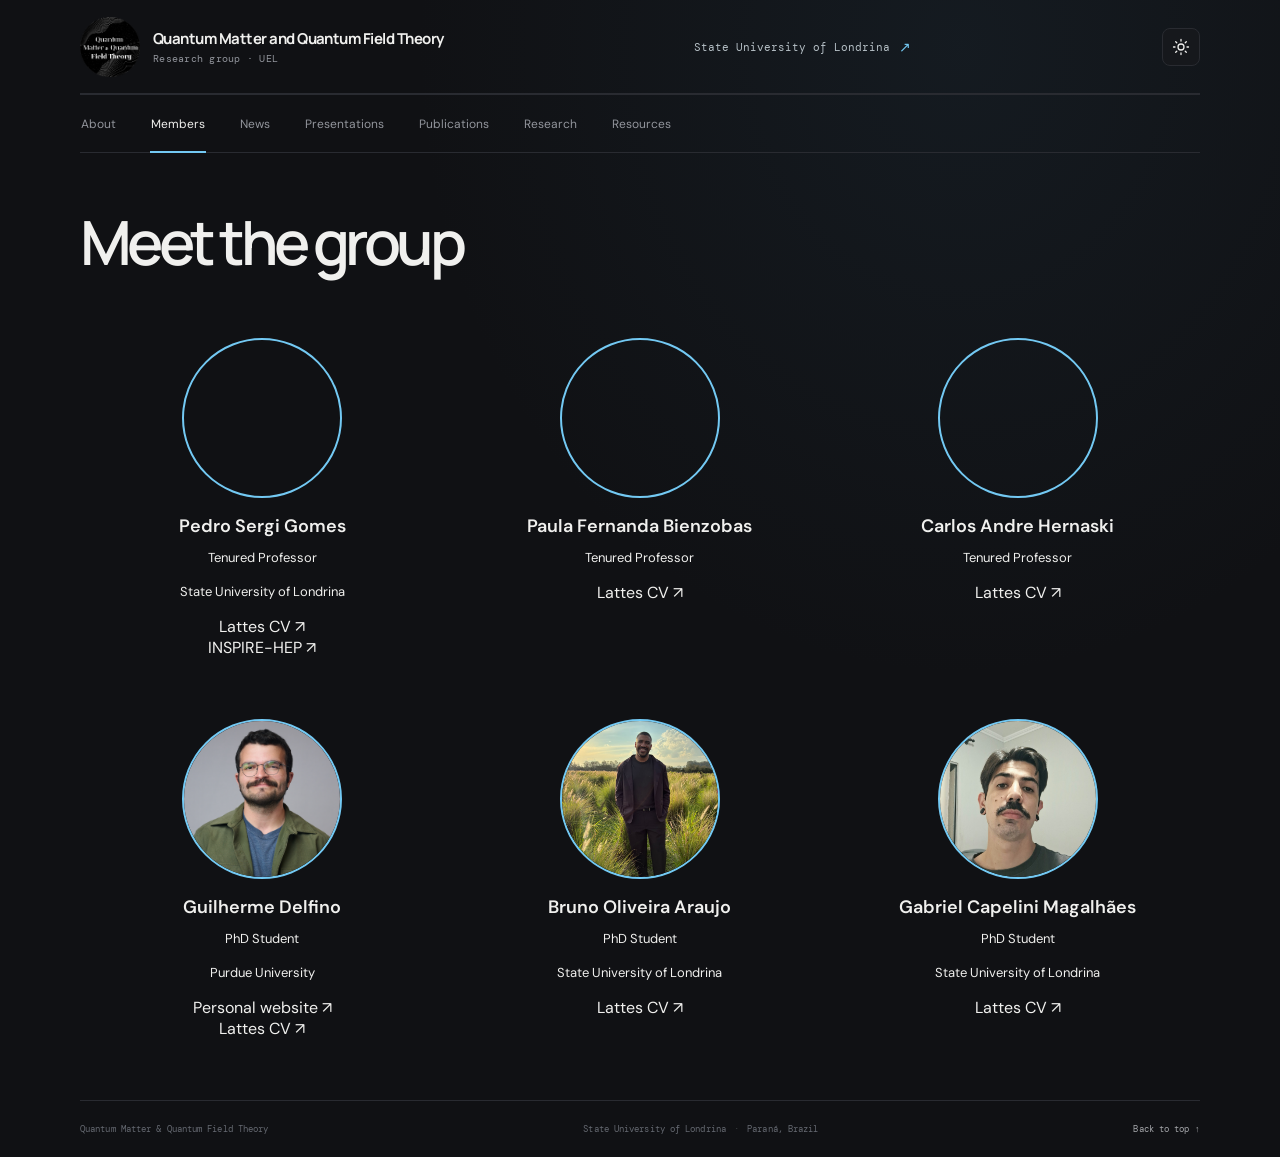
==== commit dac4e18f: "Update member profiles: standardize 'Currículo Lattes' to 'Lattes CV' and add titles for professors" ====
--- a/members.html
+++ b/members.html
@@ -50,13 +50,15 @@
 
   <h3>Pedro Sergi Gomes</h3>
 
+  <p>Tenured Professor</p>
+
   <p>State University of Londrina</p>
 
   <a class="member-link"
      href="https://busca-cv-lattes.cnpq.br/curriculo/4781821120240826"
      target="_blank"
      rel="noopener noreferrer">
-    Currículo Lattes ↗
+    Lattes CV ↗
   </a>
 
   <a class="member-link"
@@ -77,11 +79,13 @@
 
   <h3>Paula Fernanda Bienzobas</h3>
 
+  <p>Tenured Professor</p>
+
   <a class="member-link"
      href="https://busca-cv-lattes.cnpq.br/curriculo/9331515260533408"
      target="_blank"
      rel="noopener noreferrer">
-    Currículo Lattes ↗
+    Lattes CV ↗
   </a>
 
 </article>
@@ -94,11 +98,13 @@
 
   <h3>Carlos Andre Hernaski</h3>
 
+  <p>Tenured Professor</p>
+
   <a class="member-link"
      href="https://busca-cv-lattes.cnpq.br/curriculo/0399056682971597"
      target="_blank"
      rel="noopener noreferrer">
-    Currículo Lattes ↗
+    Lattes CV ↗
   </a>
 
 </article>
@@ -112,7 +118,10 @@
 
   <h3>Guilherme Delfino</h3>
 
-  <p>Purdue University</p>
+  <p>PhD Student</p>
+
+    <p>Purdue University</p>
+
 
   <a class="member-link"
      href="https://gui-delfino.github.io/"
@@ -125,7 +134,7 @@
      href="https://busca-cv-lattes.cnpq.br/curriculo/9913463628221765"
      target="_blank"
      rel="noopener noreferrer">
-    Currículo Lattes ↗
+    Lattes CV ↗
   </a>
 
 </article>
@@ -143,13 +152,16 @@
 
     <h3>Bruno Oliveira Araujo</h3>
 
+    <p>PhD Student</p>
+
     <p>State University of Londrina</p>
+
 
     <a class="member-link"
        href="https://busca-cv-lattes.cnpq.br/curriculo/5521480116015328"
        target="_blank"
        rel="noopener noreferrer">
-      Currículo Lattes ↗
+      Lattes CV ↗
     </a>
 
   </article>
@@ -165,13 +177,15 @@
 
   <h3>Gabriel Capelini Magalhães</h3>
 
+  <p>PhD Student</p>
+
   <p>State University of Londrina</p>
 
   <a class="member-link"
      href="https://busca-cv-lattes.cnpq.br/curriculo/7738026880534508"
      target="_blank"
      rel="noopener noreferrer">
-    Currículo Lattes ↗
+    Lattes CV ↗
   </a>
 
 </article>
--- a/styles.css
+++ b/styles.css
@@ -1213,3 +1213,59 @@
 @media (max-width: 760px) {
   .news-toolbar { grid-template-columns: 1fr; }
 }
+
+/* YouTube seminar cards */
+.news-card.news-video-card {
+  align-self: stretch;
+  display: flex;
+  flex-direction: column;
+}
+.news-video-card .news-card-content {
+  display: flex;
+  flex: 1;
+  flex-direction: column;
+  min-width: 0;
+}
+.news-video-thumbnail {
+  position: relative;
+  display: block;
+  width: 100%;
+  aspect-ratio: 16 / 9;
+  overflow: hidden;
+  border-radius: 8px;
+  background: #16181c;
+  margin: 12px 0 16px;
+}
+.news-video-thumbnail img {
+  display: block;
+  width: 100%;
+  height: 100%;
+  object-fit: contain;
+}
+.news-video-play {
+  position: absolute;
+  top: 50%;
+  left: 50%;
+  transform: translate(-50%, -50%);
+  display: grid;
+  place-items: center;
+  width: 60px;
+  height: 42px;
+  border-radius: 10px;
+  background: #d71920;
+  color: white;
+  box-shadow: 0 2px 12px #0006;
+  transition: background .15s ease;
+}
+.news-video-play::before {
+  content: "";
+  border-top: 9px solid transparent;
+  border-bottom: 9px solid transparent;
+  border-left: 15px solid white;
+  margin-left: 3px;
+}
+.news-video-thumbnail:hover .news-video-play,
+.news-video-thumbnail:focus-visible .news-video-play { background: #ff0033; }
+.news-video-card .news-author { color: inherit; }
+.news-video-card .news-author span { color: var(--accent, #278ab5); }
+.news-video-card .news-links { margin-top: auto; padding-top: 16px; }
